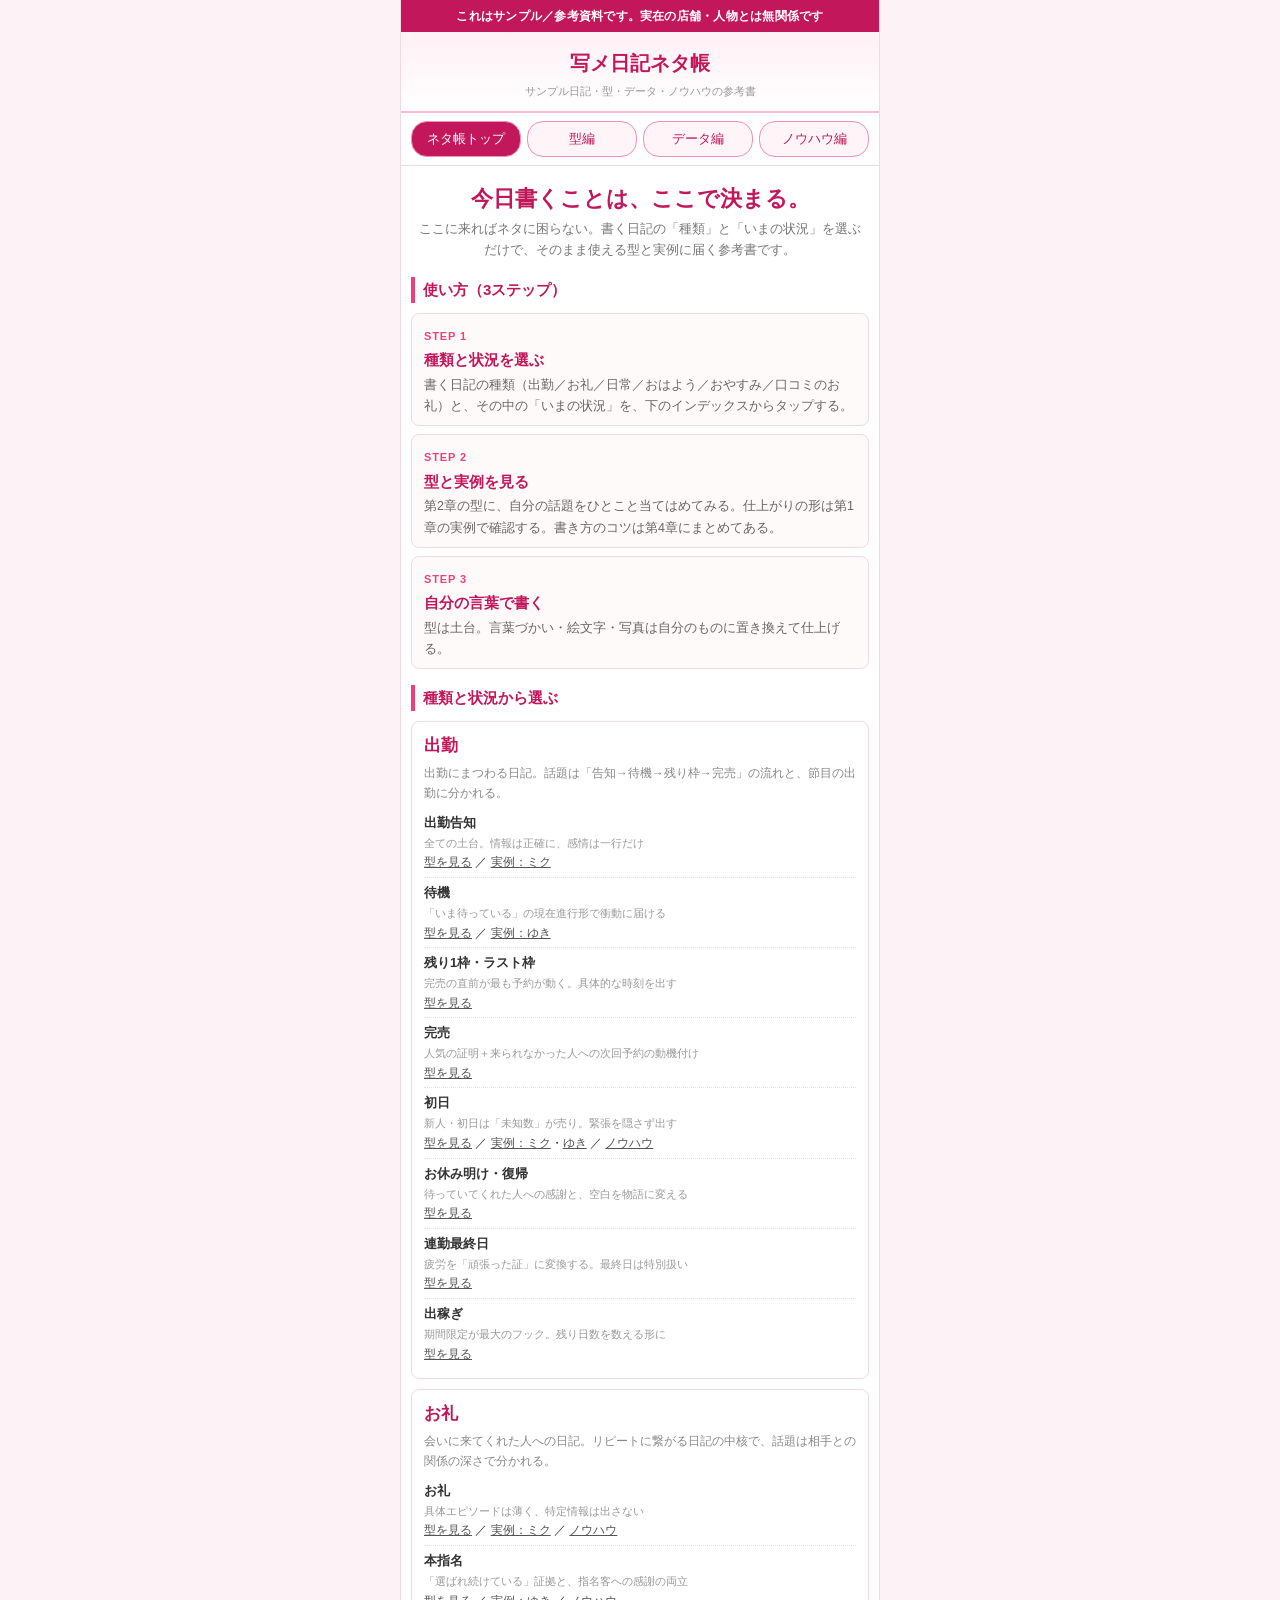
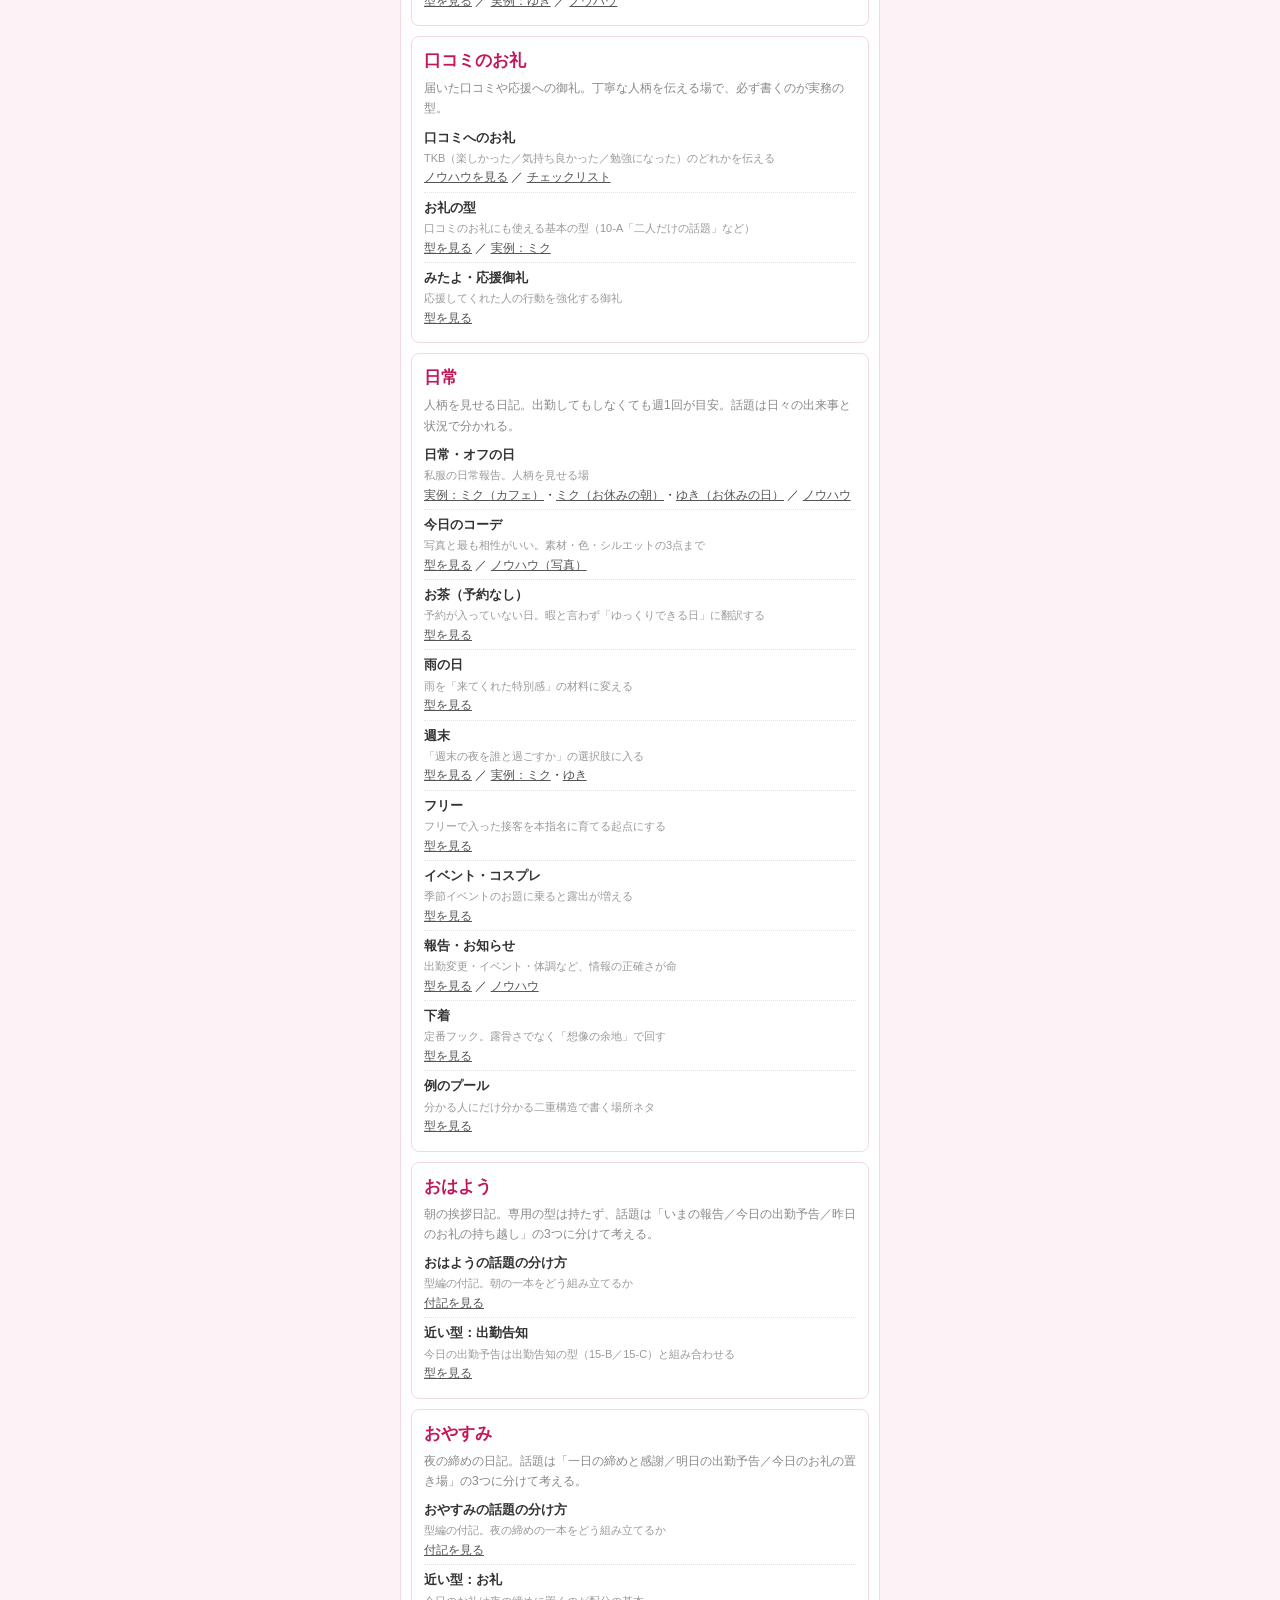
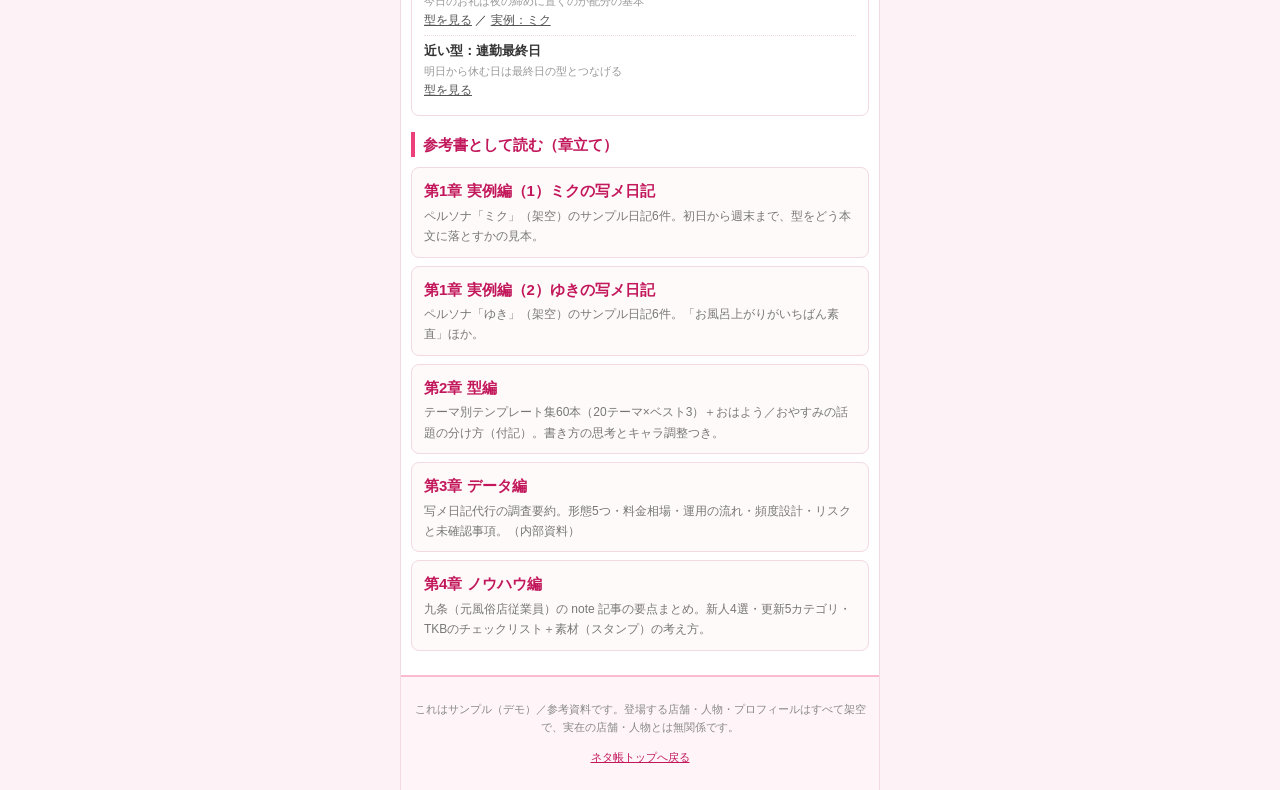
==== index.html @ 1501073e "写メ日記ネタ帳サンプルサイト初回公開" ====
<!DOCTYPE html>
<html lang="ja">
<head>
<meta charset="utf-8">
<meta name="viewport" content="width=device-width, initial-scale=1">
<title>写メ日記ネタ帳｜サンプル／参考資料</title>
<link rel="stylesheet" href="style.css">
</head>
<body>
<div class="wrap">
  <div class="sample-banner">これはサンプル／参考資料です。実在の店舗・人物とは無関係です</div>
  <header class="site-head">
    <p class="site-name">写メ日記ネタ帳</p>
    <p class="site-sub">サンプル日記・型・データ・ノウハウの参考書</p>
  </header>
  <nav class="top-nav">
    <a href="index.html" class="current">ネタ帳トップ</a>
    <a href="templates.html">型編</a>
    <a href="data.html">データ編</a>
    <a href="knowhow.html">ノウハウ編</a>
  </nav>

  <p class="catch">今日書くことは、ここで決まる。</p>
  <p class="catch-sub">ここに来ればネタに困らない。書く日記の「種類」と「いまの状況」を選ぶだけで、そのまま使える型と実例に届く参考書です。</p>

  <h2 class="section-title">使い方（3ステップ）</h2>
  <div class="steps">
    <div class="step">
      <span class="step-no">STEP 1</span>
      <p class="step-title">種類と状況を選ぶ</p>
      <p>書く日記の種類（出勤／お礼／日常／おはよう／おやすみ／口コミのお礼）と、その中の「いまの状況」を、下のインデックスからタップする。</p>
    </div>
    <div class="step">
      <span class="step-no">STEP 2</span>
      <p class="step-title">型と実例を見る</p>
      <p>第2章の型に、自分の話題をひとこと当てはめてみる。仕上がりの形は第1章の実例で確認する。書き方のコツは第4章にまとめてある。</p>
    </div>
    <div class="step">
      <span class="step-no">STEP 3</span>
      <p class="step-title">自分の言葉で書く</p>
      <p>型は土台。言葉づかい・絵文字・写真は自分のものに置き換えて仕上げる。</p>
    </div>
  </div>

  <h2 class="section-title">種類と状況から選ぶ</h2>
  <div class="kind-grid">

    <div class="kind">
      <p class="kind-name">出勤</p>
      <p class="kind-desc">出勤にまつわる日記。話題は「告知→待機→残り枠→完売」の流れと、節目の出勤に分かれる。</p>
      <ul class="topics">
        <li>
          <a class="t-name" href="templates.html#theme-notice">出勤告知</a>
          <span class="t-note">全ての土台。情報は正確に、感情は一行だけ</span>
          <span class="t-links"><a href="templates.html#theme-notice">型を見る</a> ／ <a href="diary-sister.html#entry-notice">実例：ミク</a></span>
        </li>
        <li>
          <a class="t-name" href="templates.html#theme-waiting">待機</a>
          <span class="t-note">「いま待っている」の現在進行形で衝動に届ける</span>
          <span class="t-links"><a href="templates.html#theme-waiting">型を見る</a> ／ <a href="diary-modelb.html#entry-waiting">実例：ゆき</a></span>
        </li>
        <li>
          <a class="t-name" href="templates.html#theme-lastslot">残り1枠・ラスト枠</a>
          <span class="t-note">完売の直前が最も予約が動く。具体的な時刻を出す</span>
          <span class="t-links"><a href="templates.html#theme-lastslot">型を見る</a></span>
        </li>
        <li>
          <a class="t-name" href="templates.html#theme-soldout">完売</a>
          <span class="t-note">人気の証明＋来られなかった人への次回予約の動機付け</span>
          <span class="t-links"><a href="templates.html#theme-soldout">型を見る</a></span>
        </li>
        <li>
          <a class="t-name" href="templates.html#theme-firstday">初日</a>
          <span class="t-note">新人・初日は「未知数」が売り。緊張を隠さず出す</span>
          <span class="t-links"><a href="templates.html#theme-firstday">型を見る</a> ／ <a href="diary-sister.html#entry-firstday">実例：ミク</a>・<a href="diary-modelb.html#entry-firstday">ゆき</a> ／ <a href="knowhow.html#newbie">ノウハウ</a></span>
        </li>
        <li>
          <a class="t-name" href="templates.html#theme-return">お休み明け・復帰</a>
          <span class="t-note">待っていてくれた人への感謝と、空白を物語に変える</span>
          <span class="t-links"><a href="templates.html#theme-return">型を見る</a></span>
        </li>
        <li>
          <a class="t-name" href="templates.html#theme-lastday">連勤最終日</a>
          <span class="t-note">疲労を「頑張った証」に変換する。最終日は特別扱い</span>
          <span class="t-links"><a href="templates.html#theme-lastday">型を見る</a></span>
        </li>
        <li>
          <a class="t-name" href="templates.html#theme-dekasegi">出稼ぎ</a>
          <span class="t-note">期間限定が最大のフック。残り日数を数える形に</span>
          <span class="t-links"><a href="templates.html#theme-dekasegi">型を見る</a></span>
        </li>
      </ul>
    </div>

    <div class="kind">
      <p class="kind-name">お礼</p>
      <p class="kind-desc">会いに来てくれた人への日記。リピートに繋がる日記の中核で、話題は相手との関係の深さで分かれる。</p>
      <ul class="topics">
        <li>
          <a class="t-name" href="templates.html#theme-thanks">お礼</a>
          <span class="t-note">具体エピソードは薄く、特定情報は出さない</span>
          <span class="t-links"><a href="templates.html#theme-thanks">型を見る</a> ／ <a href="diary-sister.html#entry-thanks">実例：ミク</a> ／ <a href="knowhow.html#categories">ノウハウ</a></span>
        </li>
        <li>
          <a class="t-name" href="templates.html#theme-honshimei">本指名</a>
          <span class="t-note">「選ばれ続けている」証拠と、指名客への感謝の両立</span>
          <span class="t-links"><a href="templates.html#theme-honshimei">型を見る</a> ／ <a href="diary-modelb.html#entry-honshimei">実例：ゆき</a> ／ <a href="knowhow.html#categories">ノウハウ</a></span>
        </li>
      </ul>
    </div>

    <div class="kind">
      <p class="kind-name">口コミのお礼</p>
      <p class="kind-desc">届いた口コミや応援への御礼。丁寧な人柄を伝える場で、必ず書くのが実務の型。</p>
      <ul class="topics">
        <li>
          <a class="t-name" href="knowhow.html#categories">口コミへのお礼</a>
          <span class="t-note">TKB（楽しかった／気持ち良かった／勉強になった）のどれかを伝える</span>
          <span class="t-links"><a href="knowhow.html#categories">ノウハウを見る</a> ／ <a href="knowhow.html#checklist">チェックリスト</a></span>
        </li>
        <li>
          <a class="t-name" href="templates.html#theme-thanks">お礼の型</a>
          <span class="t-note">口コミのお礼にも使える基本の型（10-A「二人だけの話題」など）</span>
          <span class="t-links"><a href="templates.html#theme-thanks">型を見る</a> ／ <a href="diary-sister.html#entry-thanks">実例：ミク</a></span>
        </li>
        <li>
          <a class="t-name" href="templates.html#theme-mitayo">みたよ・応援御礼</a>
          <span class="t-note">応援してくれた人の行動を強化する御礼</span>
          <span class="t-links"><a href="templates.html#theme-mitayo">型を見る</a></span>
        </li>
      </ul>
    </div>

    <div class="kind">
      <p class="kind-name">日常</p>
      <p class="kind-desc">人柄を見せる日記。出勤してもしなくても週1回が目安。話題は日々の出来事と状況で分かれる。</p>
      <ul class="topics">
        <li>
          <a class="t-name" href="diary-sister.html#entry-cafe">日常・オフの日</a>
          <span class="t-note">私服の日常報告。人柄を見せる場</span>
          <span class="t-links"><a href="diary-sister.html#entry-cafe">実例：ミク（カフェ）</a>・<a href="diary-sister.html#entry-daily">ミク（お休みの朝）</a>・<a href="diary-modelb.html#entry-daily">ゆき（お休みの日）</a> ／ <a href="knowhow.html#categories">ノウハウ</a></span>
        </li>
        <li>
          <a class="t-name" href="templates.html#theme-coordinate">今日のコーデ</a>
          <span class="t-note">写真と最も相性がいい。素材・色・シルエットの3点まで</span>
          <span class="t-links"><a href="templates.html#theme-coordinate">型を見る</a> ／ <a href="knowhow.html#newbie">ノウハウ（写真）</a></span>
        </li>
        <li>
          <a class="t-name" href="templates.html#theme-tea">お茶（予約なし）</a>
          <span class="t-note">予約が入っていない日。暇と言わず「ゆっくりできる日」に翻訳する</span>
          <span class="t-links"><a href="templates.html#theme-tea">型を見る</a></span>
        </li>
        <li>
          <a class="t-name" href="templates.html#theme-rain">雨の日</a>
          <span class="t-note">雨を「来てくれた特別感」の材料に変える</span>
          <span class="t-links"><a href="templates.html#theme-rain">型を見る</a></span>
        </li>
        <li>
          <a class="t-name" href="templates.html#theme-weekend">週末</a>
          <span class="t-note">「週末の夜を誰と過ごすか」の選択肢に入る</span>
          <span class="t-links"><a href="templates.html#theme-weekend">型を見る</a> ／ <a href="diary-sister.html#entry-weekend">実例：ミク</a>・<a href="diary-modelb.html#entry-weekend">ゆき</a></span>
        </li>
        <li>
          <a class="t-name" href="templates.html#theme-free">フリー</a>
          <span class="t-note">フリーで入った接客を本指名に育てる起点にする</span>
          <span class="t-links"><a href="templates.html#theme-free">型を見る</a></span>
        </li>
        <li>
          <a class="t-name" href="templates.html#theme-event">イベント・コスプレ</a>
          <span class="t-note">季節イベントのお題に乗ると露出が増える</span>
          <span class="t-links"><a href="templates.html#theme-event">型を見る</a></span>
        </li>
        <li>
          <a class="t-name" href="templates.html#theme-report">報告・お知らせ</a>
          <span class="t-note">出勤変更・イベント・体調など、情報の正確さが命</span>
          <span class="t-links"><a href="templates.html#theme-report">型を見る</a> ／ <a href="knowhow.html#categories">ノウハウ</a></span>
        </li>
        <li>
          <a class="t-name" href="templates.html#theme-lingerie">下着</a>
          <span class="t-note">定番フック。露骨さでなく「想像の余地」で回す</span>
          <span class="t-links"><a href="templates.html#theme-lingerie">型を見る</a></span>
        </li>
        <li>
          <a class="t-name" href="templates.html#theme-pool">例のプール</a>
          <span class="t-note">分かる人にだけ分かる二重構造で書く場所ネタ</span>
          <span class="t-links"><a href="templates.html#theme-pool">型を見る</a></span>
        </li>
      </ul>
    </div>

    <div class="kind">
      <p class="kind-name">おはよう</p>
      <p class="kind-desc">朝の挨拶日記。専用の型は持たず、話題は「いまの報告／今日の出勤予告／昨日のお礼の持ち越し」の3つに分けて考える。</p>
      <ul class="topics">
        <li>
          <a class="t-name" href="templates.html#kind-morning">おはようの話題の分け方</a>
          <span class="t-note">型編の付記。朝の一本をどう組み立てるか</span>
          <span class="t-links"><a href="templates.html#kind-morning">付記を見る</a></span>
        </li>
        <li>
          <a class="t-name" href="templates.html#theme-notice">近い型：出勤告知</a>
          <span class="t-note">今日の出勤予告は出勤告知の型（15-B／15-C）と組み合わせる</span>
          <span class="t-links"><a href="templates.html#theme-notice">型を見る</a></span>
        </li>
      </ul>
    </div>

    <div class="kind">
      <p class="kind-name">おやすみ</p>
      <p class="kind-desc">夜の締めの日記。話題は「一日の締めと感謝／明日の出勤予告／今日のお礼の置き場」の3つに分けて考える。</p>
      <ul class="topics">
        <li>
          <a class="t-name" href="templates.html#kind-night">おやすみの話題の分け方</a>
          <span class="t-note">型編の付記。夜の締めの一本をどう組み立てるか</span>
          <span class="t-links"><a href="templates.html#kind-night">付記を見る</a></span>
        </li>
        <li>
          <a class="t-name" href="templates.html#theme-thanks">近い型：お礼</a>
          <span class="t-note">今日のお礼は夜の締めに置くのが配分の基本</span>
          <span class="t-links"><a href="templates.html#theme-thanks">型を見る</a> ／ <a href="diary-sister.html#entry-thanks">実例：ミク</a></span>
        </li>
        <li>
          <a class="t-name" href="templates.html#theme-lastday">近い型：連勤最終日</a>
          <span class="t-note">明日から休む日は最終日の型とつなげる</span>
          <span class="t-links"><a href="templates.html#theme-lastday">型を見る</a></span>
        </li>
      </ul>
    </div>

  </div>

  <h2 class="section-title">参考書として読む（章立て）</h2>
  <ul class="chapter-list">
    <li><a href="diary-sister.html">
      <span class="ch-title">第1章 実例編（1）ミクの写メ日記</span>
      <span class="ch-desc">ペルソナ「ミク」（架空）のサンプル日記6件。初日から週末まで、型をどう本文に落とすかの見本。</span>
    </a></li>
    <li><a href="diary-modelb.html">
      <span class="ch-title">第1章 実例編（2）ゆきの写メ日記</span>
      <span class="ch-desc">ペルソナ「ゆき」（架空）のサンプル日記6件。「お風呂上がりがいちばん素直」ほか。</span>
    </a></li>
    <li><a href="templates.html">
      <span class="ch-title">第2章 型編</span>
      <span class="ch-desc">テーマ別テンプレート集60本（20テーマ×ベスト3）＋おはよう／おやすみの話題の分け方（付記）。書き方の思考とキャラ調整つき。</span>
    </a></li>
    <li><a href="data.html">
      <span class="ch-title">第3章 データ編</span>
      <span class="ch-desc">写メ日記代行の調査要約。形態5つ・料金相場・運用の流れ・頻度設計・リスクと未確認事項。（内部資料）</span>
    </a></li>
    <li><a href="knowhow.html">
      <span class="ch-title">第4章 ノウハウ編</span>
      <span class="ch-desc">九条（元風俗店従業員）の note 記事の要点まとめ。新人4選・更新5カテゴリ・TKBのチェックリスト＋素材（スタンプ）の考え方。</span>
    </a></li>
  </ul>

  <footer class="site-foot">
    <p>これはサンプル（デモ）／参考資料です。登場する店舗・人物・プロフィールはすべて架空で、実在の店舗・人物とは無関係です。</p>
    <p><a href="index.html">ネタ帳トップへ戻る</a></p>
  </footer>
</div>
</body>
</html>
---- style.css ----
/* サンプル写メ日記サイト 共通スタイル */
* { box-sizing: border-box; }
html { -webkit-text-size-adjust: 100%; }
body {
  margin: 0;
  background: #fdf3f6;
  color: #333;
  font-family: "Hiragino Kaku Gothic ProN", "Hiragino Sans", "Yu Gothic", Meiryo, sans-serif;
  font-size: 15px;
  line-height: 1.7;
}
.wrap {
  max-width: 480px;
  margin: 0 auto;
  background: #fff;
  min-height: 100vh;
  border-left: 1px solid #f3d9e2;
  border-right: 1px solid #f3d9e2;
}

/* サンプル明示バナー */
.sample-banner {
  background: #c2185b;
  color: #fff;
  text-align: center;
  font-size: 12px;
  font-weight: bold;
  padding: 6px 8px;
  letter-spacing: 0.02em;
}

header.site-head {
  background: linear-gradient(180deg, #fff0f5, #ffffff);
  border-bottom: 2px solid #f8bbd0;
  padding: 14px 12px 10px;
  text-align: center;
}
header.site-head .site-name {
  font-size: 20px;
  font-weight: bold;
  color: #c2185b;
  margin: 0;
}
header.site-head .site-sub {
  font-size: 11px;
  color: #999;
  margin: 2px 0 0;
}

nav.top-nav {
  display: flex;
  gap: 6px;
  padding: 8px 10px;
  background: #fff;
  border-bottom: 1px solid #f3d9e2;
}
nav.top-nav a {
  flex: 1;
  text-align: center;
  font-size: 13px;
  padding: 6px 0;
  border: 1px solid #f48fb1;
  border-radius: 16px;
  color: #c2185b;
  text-decoration: none;
  background: #fff5f8;
}
nav.top-nav a.current {
  background: #c2185b;
  color: #fff;
}

/* ペルソナカード（一覧トップ） */
.persona-card {
  margin: 12px 10px;
  border: 1px solid #f3d9e2;
  border-radius: 8px;
  overflow: hidden;
  background: #fff;
}
.persona-card a { color: inherit; text-decoration: none; display: block; }
.persona-card img {
  width: 100%;
  display: block;
  aspect-ratio: 4 / 3;
  object-fit: cover;
  object-position: center 25%;
}
.persona-card .card-body { padding: 10px 12px 12px; }
.persona-card .card-name { font-size: 18px; font-weight: bold; margin: 0 0 2px; }
.persona-card .card-name .age { font-size: 13px; color: #888; font-weight: normal; }
.persona-card .card-catch { margin: 0 0 6px; color: #555; font-size: 14px; }
.persona-card .card-tags { margin: 0; font-size: 11px; color: #c2185b; }
.persona-card .card-link {
  display: block;
  margin-top: 8px;
  text-align: center;
  background: #f8bbd0;
  color: #880e4f;
  border-radius: 16px;
  padding: 6px 0;
  font-size: 13px;
  font-weight: bold;
}

/* プロフィール欄 */
.profile {
  margin: 12px 10px;
  border: 1px solid #f3d9e2;
  border-radius: 8px;
  overflow: hidden;
}
.profile img {
  width: 100%;
  display: block;
  aspect-ratio: 4 / 3;
  object-fit: cover;
  object-position: center 25%;
}
.profile .prof-body { padding: 10px 12px 12px; }
.profile .prof-name { font-size: 19px; font-weight: bold; margin: 0 0 4px; }
.profile table {
  width: 100%;
  border-collapse: collapse;
  font-size: 13px;
  margin: 6px 0;
}
.profile table th {
  text-align: left;
  color: #c2185b;
  font-weight: normal;
  width: 34%;
  padding: 3px 4px;
  border-bottom: 1px dotted #f3d9e2;
  vertical-align: top;
}
.profile table td {
  padding: 3px 4px;
  border-bottom: 1px dotted #f3d9e2;
}
.profile .prof-note { font-size: 11px; color: #999; margin: 4px 0 0; }

/* 日記エントリー */
.entry {
  margin: 14px 10px;
  border-top: 3px solid #f8bbd0;
  padding-top: 8px;
}
.entry .entry-date {
  font-size: 12px;
  color: #fff;
  background: #ec407a;
  display: inline-block;
  padding: 1px 10px;
  border-radius: 10px;
  margin-bottom: 4px;
}
.entry h2 {
  font-size: 17px;
  margin: 4px 0 6px;
  color: #333;
  border-bottom: 1px solid #f3d9e2;
  padding-bottom: 4px;
}
.entry .entry-body { white-space: normal; }
.entry .entry-body p { margin: 0 0 10px; }
.entry img.diary-photo {
  width: 100%;
  display: block;
  border-radius: 6px;
  margin: 4px 0 10px;
}
.entry .photo-caption { font-size: 11px; color: #999; margin: -6px 0 10px; }

.section-title {
  margin: 16px 10px 0;
  font-size: 15px;
  color: #c2185b;
  border-left: 4px solid #ec407a;
  padding-left: 8px;
}

footer.site-foot {
  margin-top: 24px;
  border-top: 2px solid #f8bbd0;
  padding: 12px;
  font-size: 11px;
  color: #888;
  text-align: center;
  background: #fff5f8;
}
footer.site-foot a { color: #c2185b; }

/* 玄関：状況別インデックス */
.lead {
  margin: 12px 10px 0;
  font-size: 14px;
  color: #555;
}
.situation-grid {
  display: grid;
  grid-template-columns: 1fr 1fr;
  gap: 8px;
  margin: 10px;
}
.situation {
  border: 1px solid #f3d9e2;
  border-radius: 8px;
  padding: 8px 10px;
  background: #fffafa;
}
.situation .sit-name {
  display: block;
  font-weight: bold;
  font-size: 15px;
  color: #c2185b;
  text-decoration: none;
  margin-bottom: 2px;
}
.situation .sit-desc { display: block; font-size: 11px; color: #888; margin-bottom: 4px; }
.situation .sit-links { display: block; font-size: 12px; }
.situation .sit-links a { color: #555; }

/* 目次（章立て） */
.chapter-list { margin: 10px; padding: 0; list-style: none; }
.chapter-list li {
  border: 1px solid #f3d9e2;
  border-radius: 8px;
  margin-bottom: 8px;
  background: #fffafa;
}
.chapter-list a {
  display: block;
  padding: 10px 12px;
  color: inherit;
  text-decoration: none;
}
.chapter-list .ch-title { font-weight: bold; color: #c2185b; font-size: 15px; }
.chapter-list .ch-desc { display: block; font-size: 12px; color: #777; margin-top: 2px; }

/* 章ページ共通 */
.chapter-body { padding: 4px 12px 8px; font-size: 14px; }
.chapter-body h2 {
  font-size: 16px;
  color: #c2185b;
  border-left: 4px solid #ec407a;
  padding-left: 8px;
  margin: 20px 0 8px;
}
.chapter-body h3 { font-size: 14px; margin: 14px 0 4px; color: #333; }
.chapter-body p { margin: 0 0 10px; }
.chapter-body ul, .chapter-body ol { margin: 0 0 10px; padding-left: 20px; }
.chapter-body li { margin-bottom: 3px; }
.chapter-body table {
  width: 100%;
  border-collapse: collapse;
  font-size: 12.5px;
  margin: 6px 0 14px;
}
.chapter-body table th, .chapter-body table td {
  border: 1px solid #f3d9e2;
  padding: 5px 6px;
  text-align: left;
  vertical-align: top;
}
.chapter-body table th { background: #fff0f5; color: #880e4f; font-weight: bold; }
.note-box {
  background: #fff5f8;
  border: 1px solid #f8bbd0;
  border-radius: 6px;
  padding: 8px 10px;
  font-size: 12.5px;
  margin: 10px 0;
}
.checklist { list-style: none; padding-left: 2px; }
.checklist li { padding-left: 20px; position: relative; margin-bottom: 5px; }
.checklist li::before {
  content: "□";
  position: absolute;
  left: 0;
  color: #c2185b;
}

/* 型編のテンプレ */
.theme-block {
  margin: 14px 10px;
  border: 1px solid #f3d9e2;
  border-radius: 8px;
  padding: 10px 12px;
  background: #fff;
}
.theme-block h2 {
  font-size: 16px;
  color: #c2185b;
  margin: 0 0 4px;
}
.theme-block .theme-idea { font-size: 12.5px; color: #666; margin: 0 0 10px; }
.tpl {
  border-top: 1px dotted #f3d9e2;
  padding: 8px 0 4px;
}
.tpl .tpl-name { font-size: 12px; color: #ec407a; font-weight: bold; }
.tpl .tpl-title { font-weight: bold; margin: 2px 0 4px; }
.tpl .tpl-body { font-size: 13.5px; color: #444; margin: 0 0 8px; }
.tpl .tpl-body p { margin: 0 0 6px; }

/* 玄関：キャッチ */
.catch {
  font-size: 22px;
  font-weight: bold;
  color: #c2185b;
  text-align: center;
  margin: 18px 12px 4px;
  line-height: 1.4;
}
.catch-sub {
  text-align: center;
  font-size: 12.5px;
  color: #777;
  margin: 0 12px 6px;
}

/* 玄関：使い方3ステップ */
.steps { margin: 10px; display: grid; gap: 8px; }
.step {
  border: 1px solid #f3d9e2;
  border-radius: 8px;
  padding: 8px 12px;
  background: #fffafa;
}
.step .step-no {
  font-size: 11px;
  font-weight: bold;
  color: #ec407a;
  letter-spacing: 0.08em;
}
.step .step-title {
  font-weight: bold;
  font-size: 15px;
  color: #c2185b;
  margin: 0 0 2px;
}
.step p { margin: 0; font-size: 12.5px; color: #666; }

/* 玄関：種類別インデックス */
.kind-grid { display: grid; gap: 10px; margin: 10px; }
.kind {
  border: 1px solid #f3d9e2;
  border-radius: 8px;
  padding: 10px 12px;
  background: #fff;
}
.kind .kind-name { font-size: 17px; font-weight: bold; color: #c2185b; margin: 0 0 2px; }
.kind .kind-desc { font-size: 12px; color: #888; margin: 0 0 4px; }
.kind ul.topics { list-style: none; margin: 4px 0 0; padding: 0; }
.kind ul.topics li {
  padding: 4px 0;
  border-top: 1px dotted #f3d9e2;
  font-size: 13px;
}
.kind ul.topics li:first-child { border-top: none; }
.kind ul.topics .t-name { font-weight: bold; color: #333; text-decoration: none; }
.kind ul.topics .t-note { display: block; font-size: 11px; color: #999; }
.kind ul.topics .t-links { display: block; font-size: 12px; }
.kind ul.topics .t-links a { color: #555; }
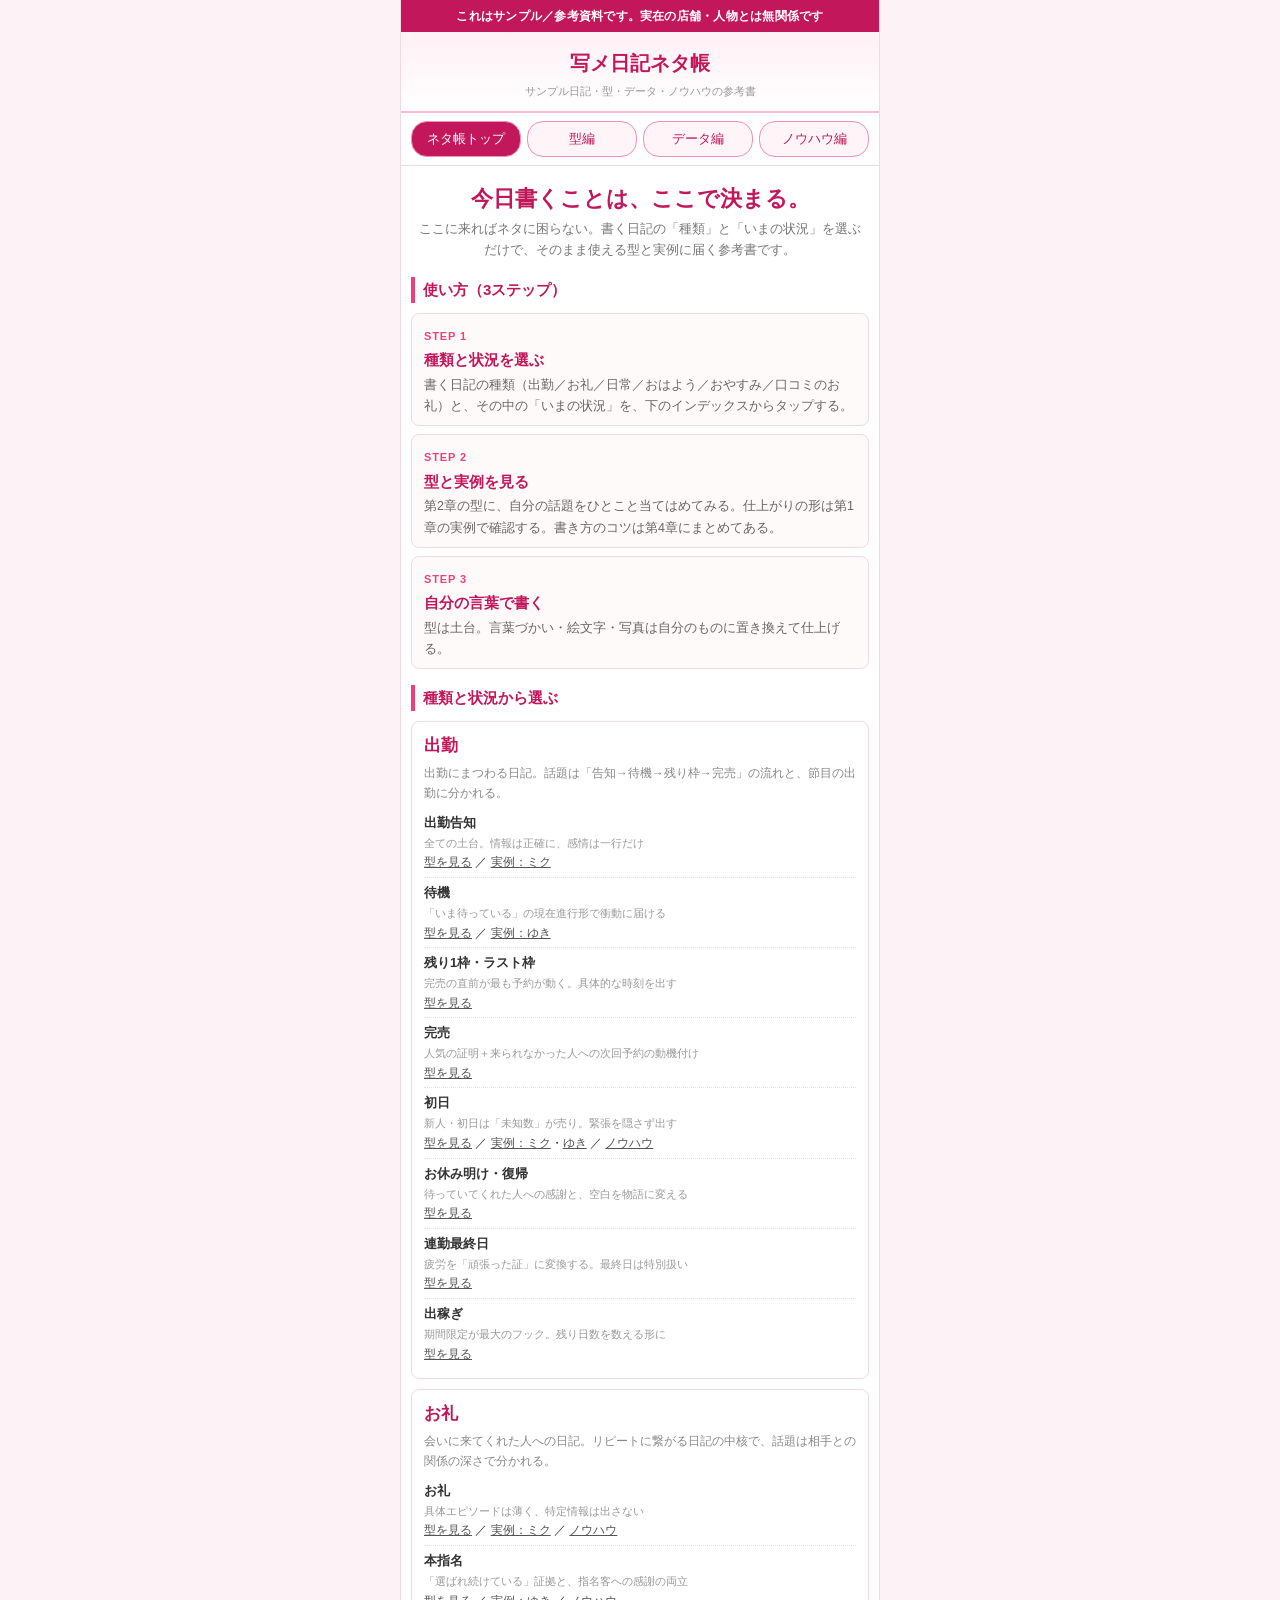
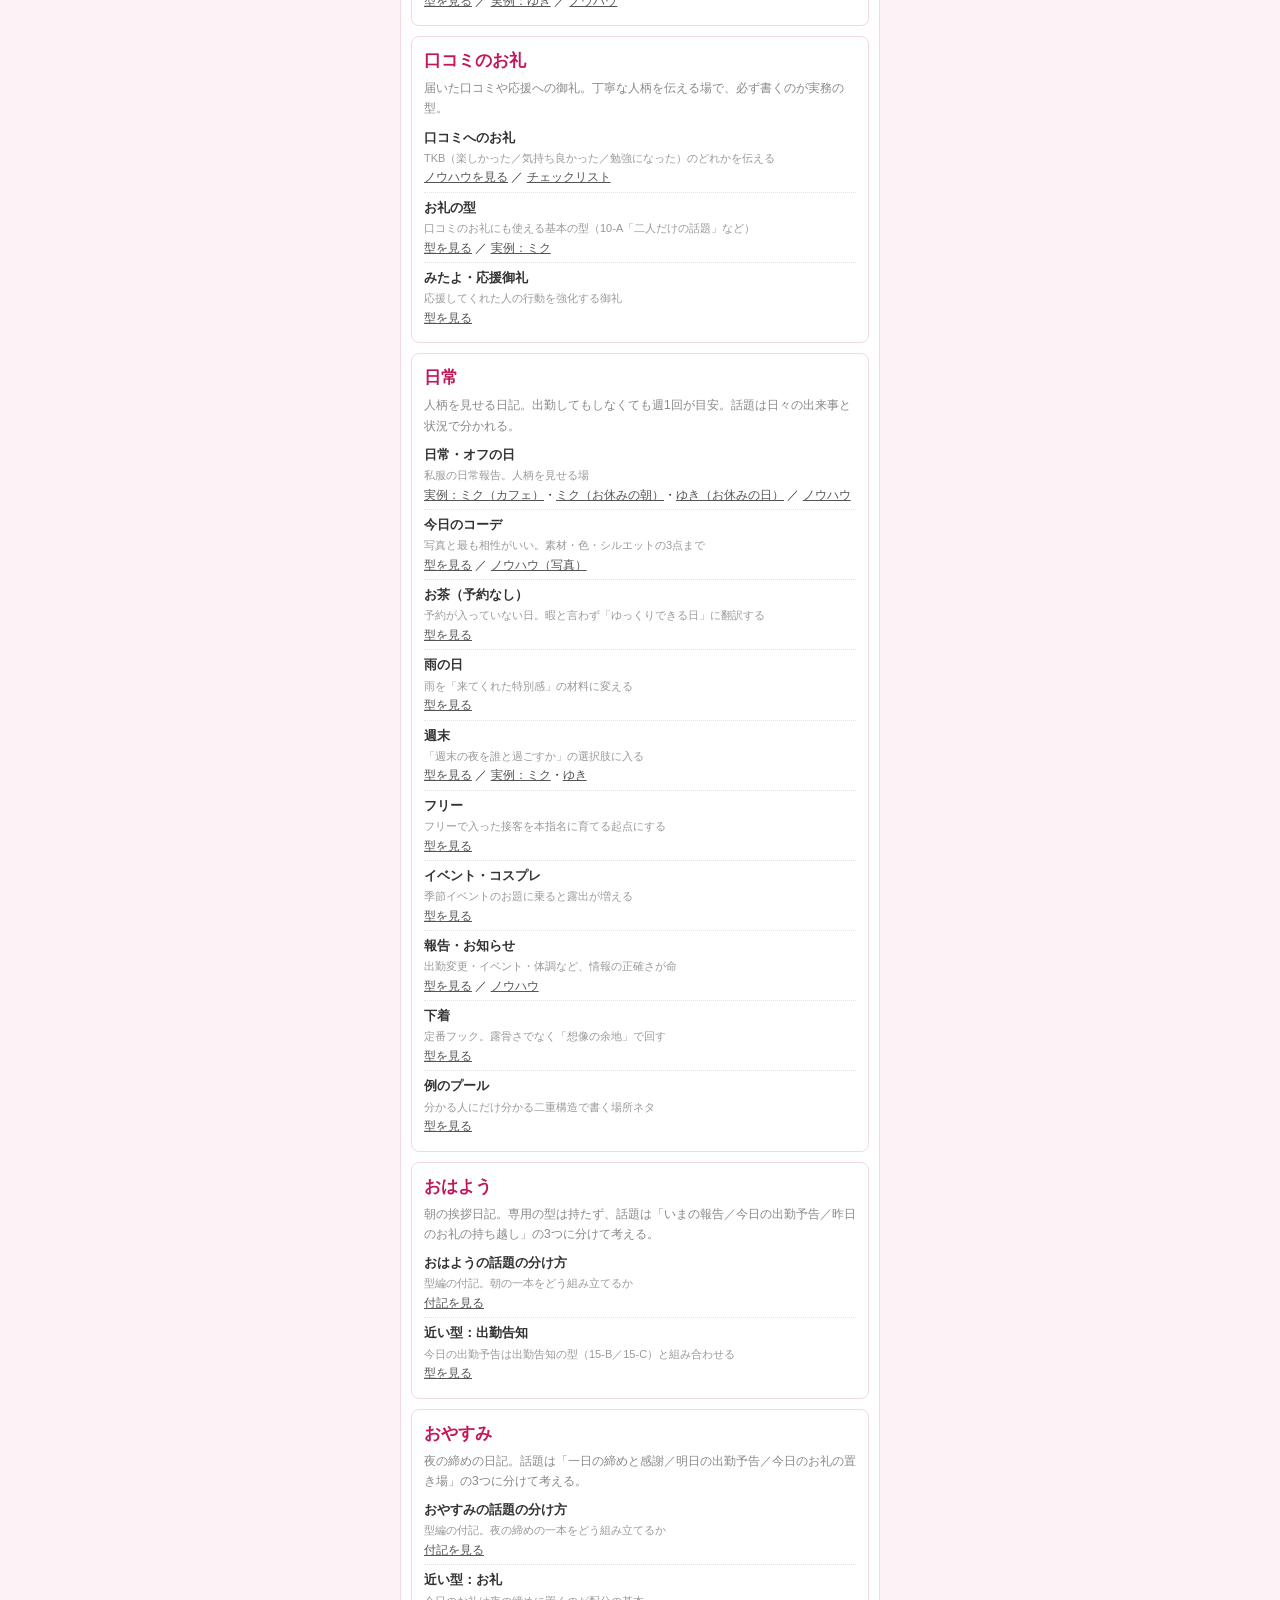
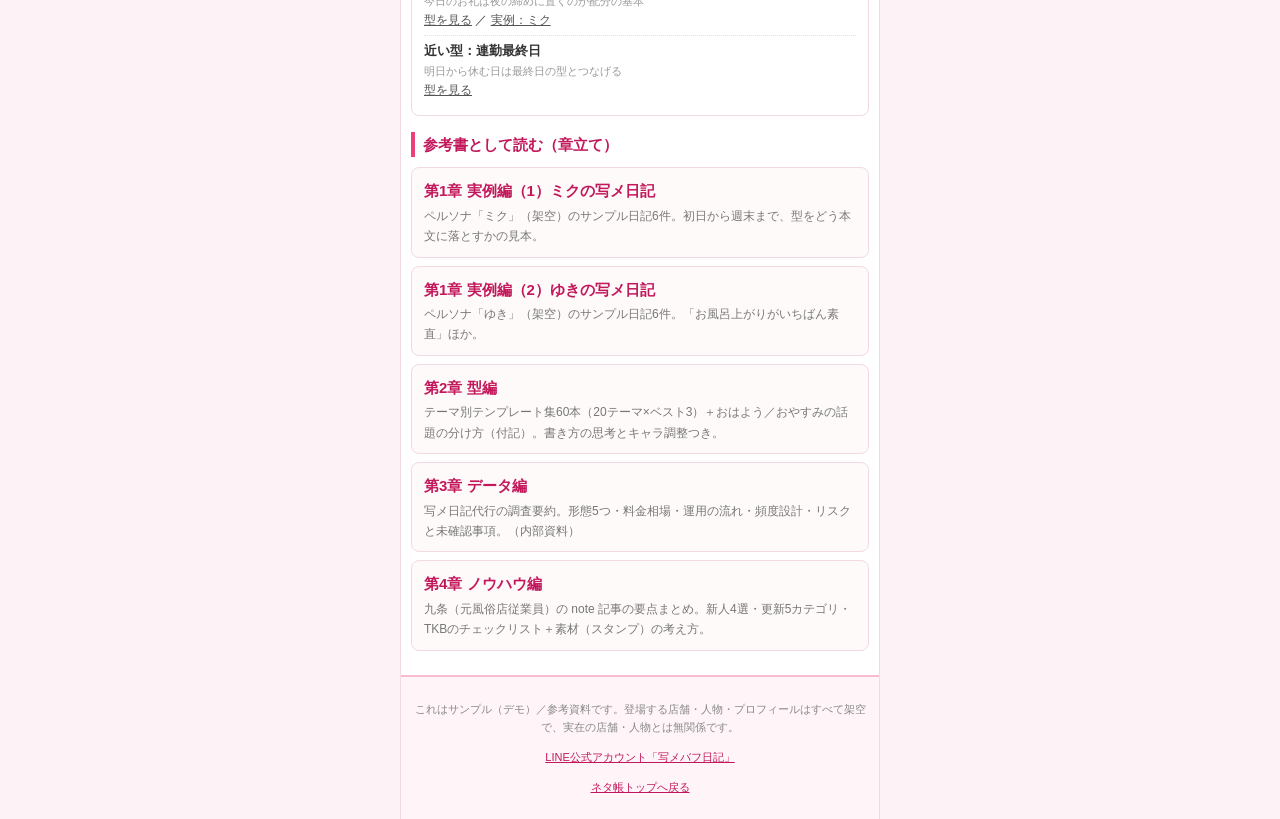
==== commit 0dc34608: "LINE公式アカウント「写メバフ日記」リンクをトップのフッターに設置" ====
--- a/index.html
+++ b/index.html
@@ -255,6 +255,7 @@
 
   <footer class="site-foot">
     <p>これはサンプル（デモ）／参考資料です。登場する店舗・人物・プロフィールはすべて架空で、実在の店舗・人物とは無関係です。</p>
+    <p><a href="https://lin.ee/o7HXR5c">LINE公式アカウント「写メバフ日記」</a></p>
     <p><a href="index.html">ネタ帳トップへ戻る</a></p>
   </footer>
 </div>
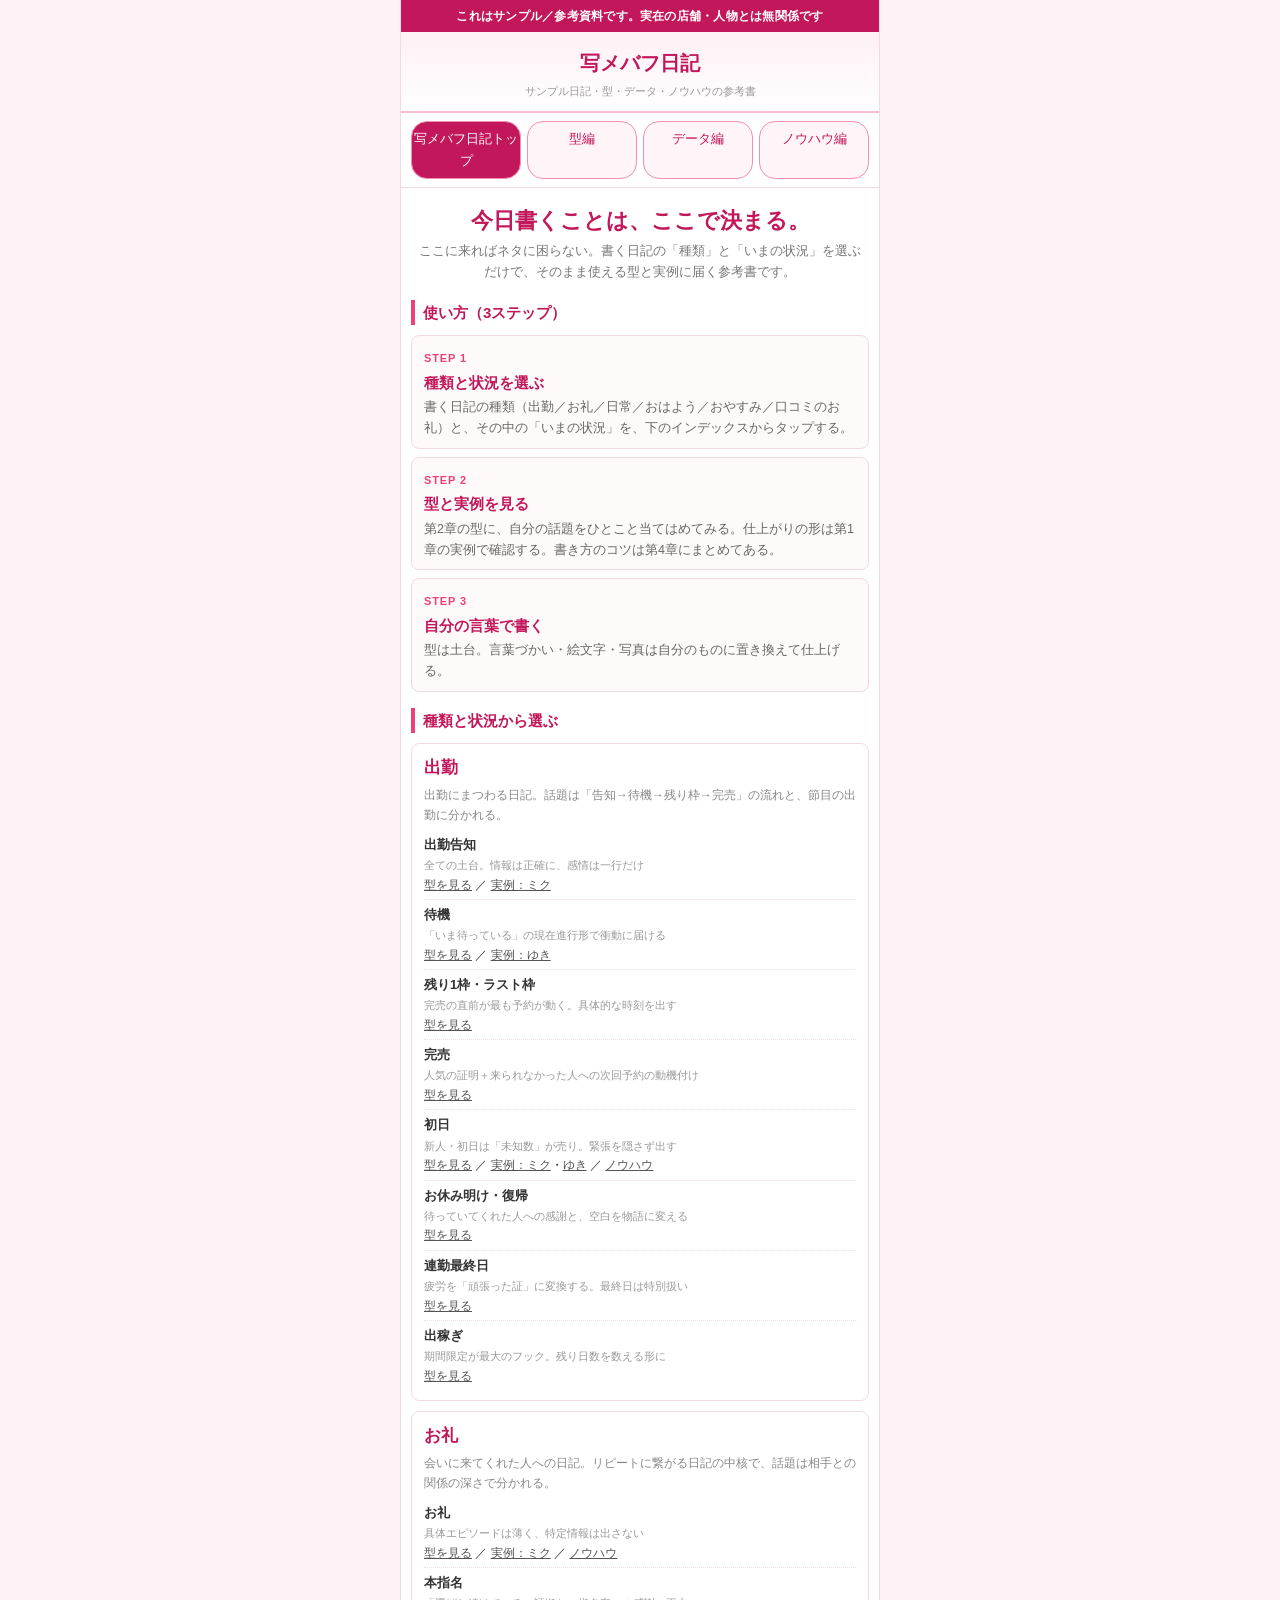
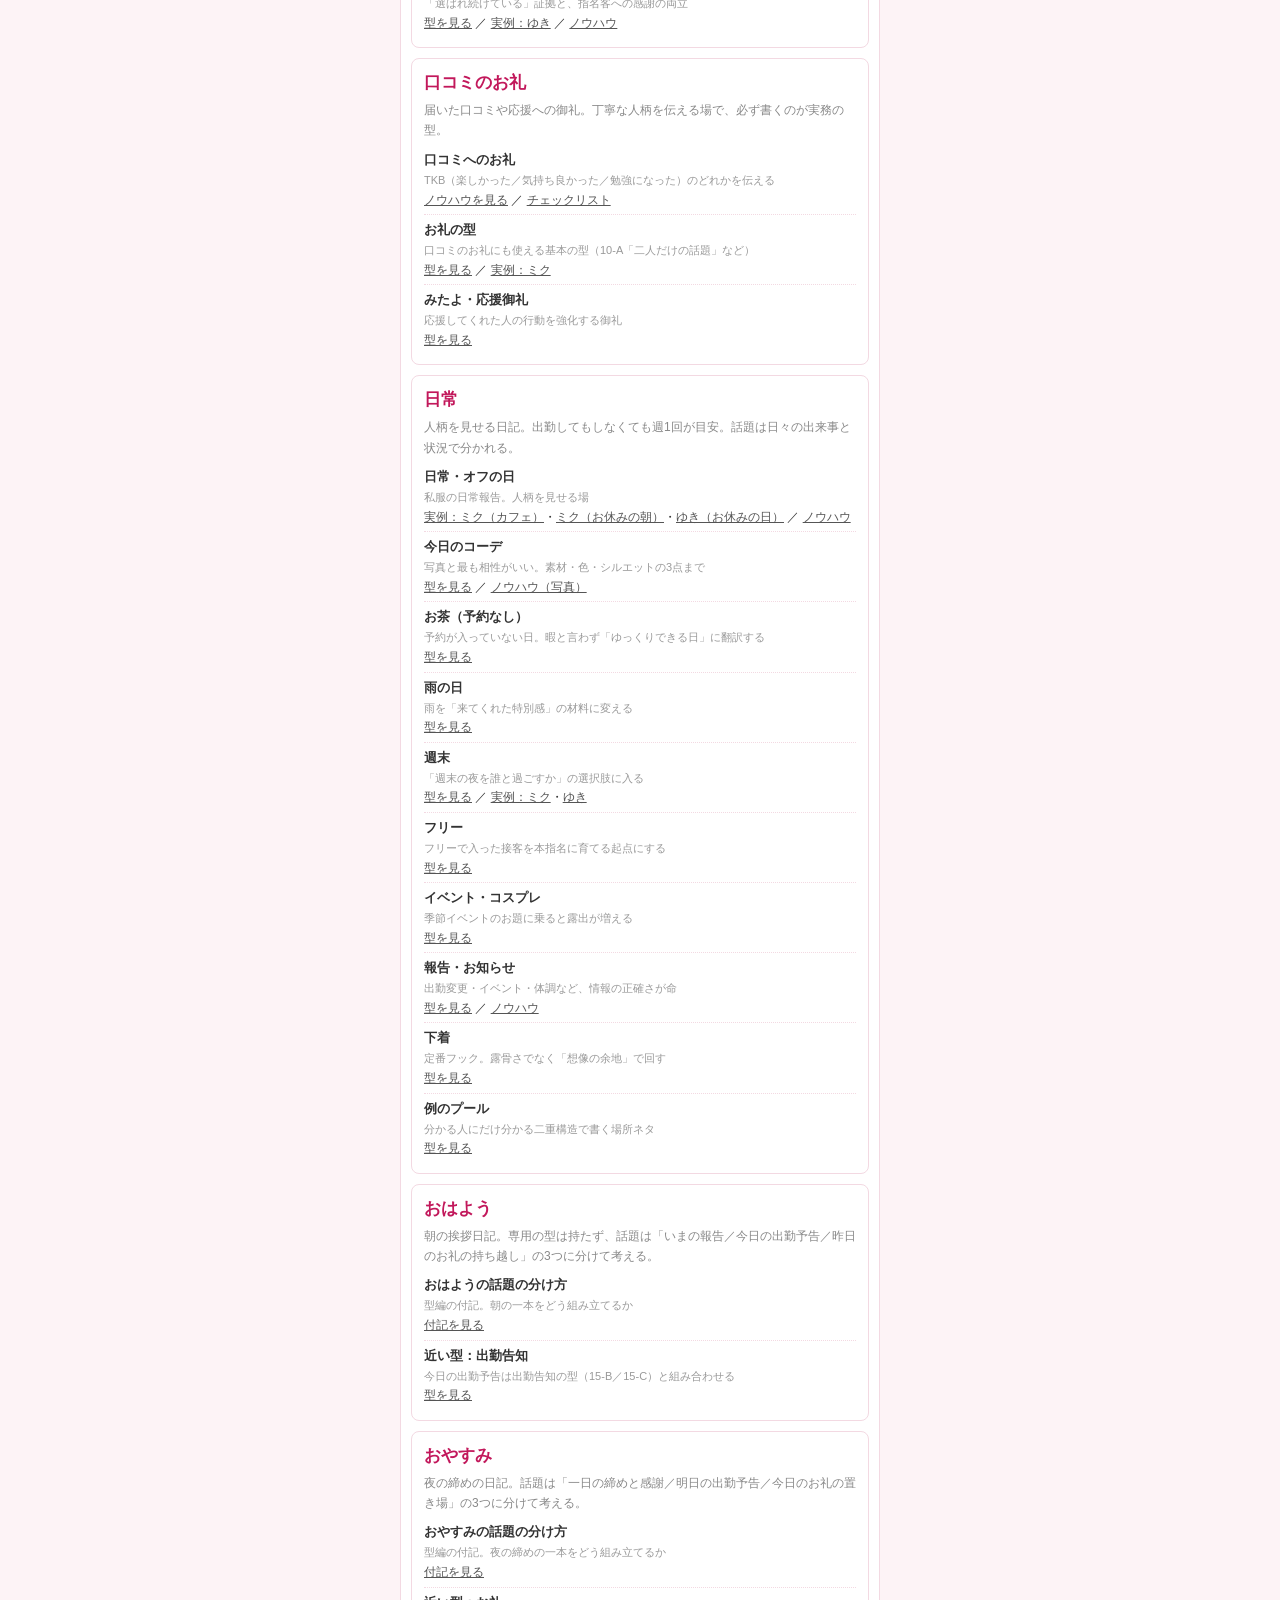
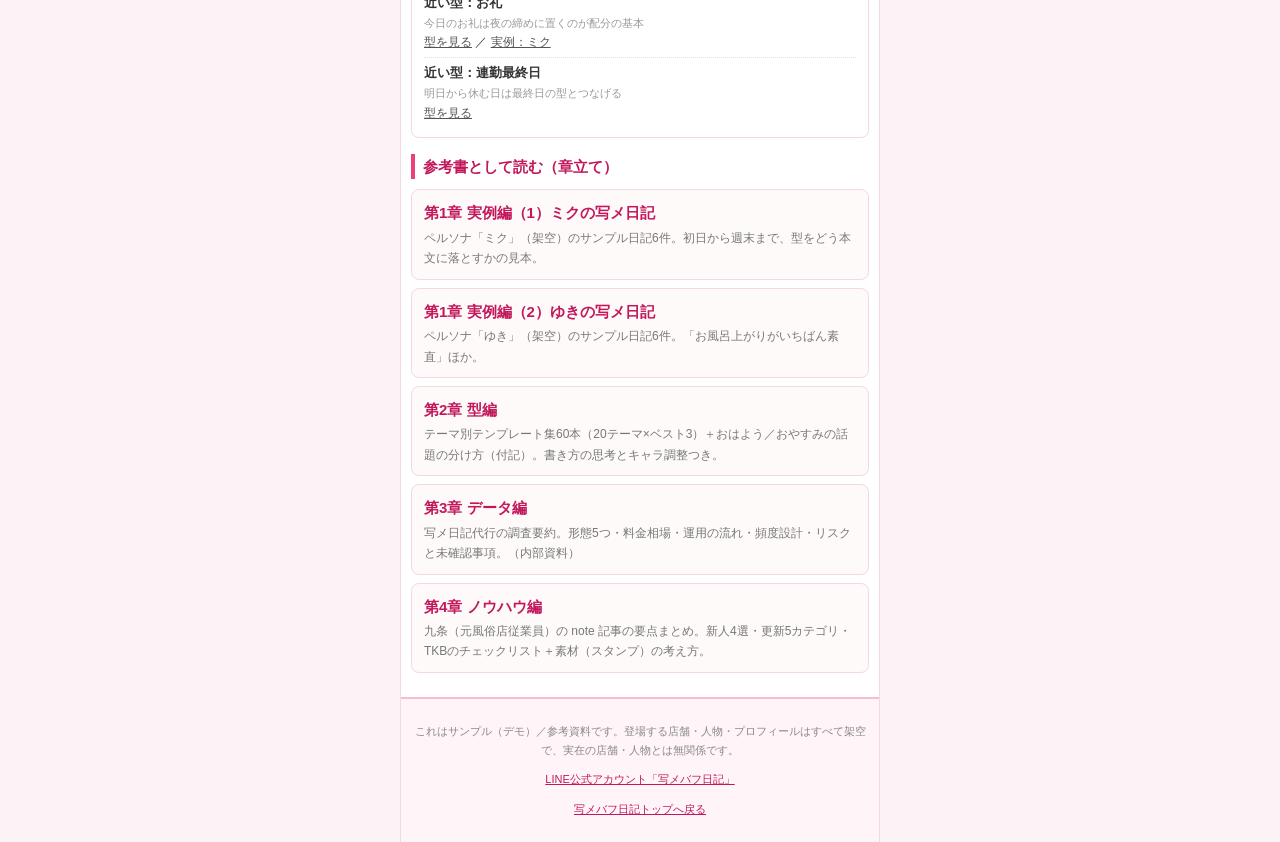
==== commit 50be519e: "サイト名を「写メ日記ネタ帳」から「写メバフ日記」へ改名（表示名のみ）" ====
--- a/index.html
+++ b/index.html
@@ -3,18 +3,18 @@
 <head>
 <meta charset="utf-8">
 <meta name="viewport" content="width=device-width, initial-scale=1">
-<title>写メ日記ネタ帳｜サンプル／参考資料</title>
+<title>写メバフ日記｜サンプル／参考資料</title>
 <link rel="stylesheet" href="style.css">
 </head>
 <body>
 <div class="wrap">
   <div class="sample-banner">これはサンプル／参考資料です。実在の店舗・人物とは無関係です</div>
   <header class="site-head">
-    <p class="site-name">写メ日記ネタ帳</p>
+    <p class="site-name">写メバフ日記</p>
     <p class="site-sub">サンプル日記・型・データ・ノウハウの参考書</p>
   </header>
   <nav class="top-nav">
-    <a href="index.html" class="current">ネタ帳トップ</a>
+    <a href="index.html" class="current">写メバフ日記トップ</a>
     <a href="templates.html">型編</a>
     <a href="data.html">データ編</a>
     <a href="knowhow.html">ノウハウ編</a>
@@ -256,7 +256,7 @@
   <footer class="site-foot">
     <p>これはサンプル（デモ）／参考資料です。登場する店舗・人物・プロフィールはすべて架空で、実在の店舗・人物とは無関係です。</p>
     <p><a href="https://lin.ee/o7HXR5c">LINE公式アカウント「写メバフ日記」</a></p>
-    <p><a href="index.html">ネタ帳トップへ戻る</a></p>
+    <p><a href="index.html">写メバフ日記トップへ戻る</a></p>
   </footer>
 </div>
 </body>
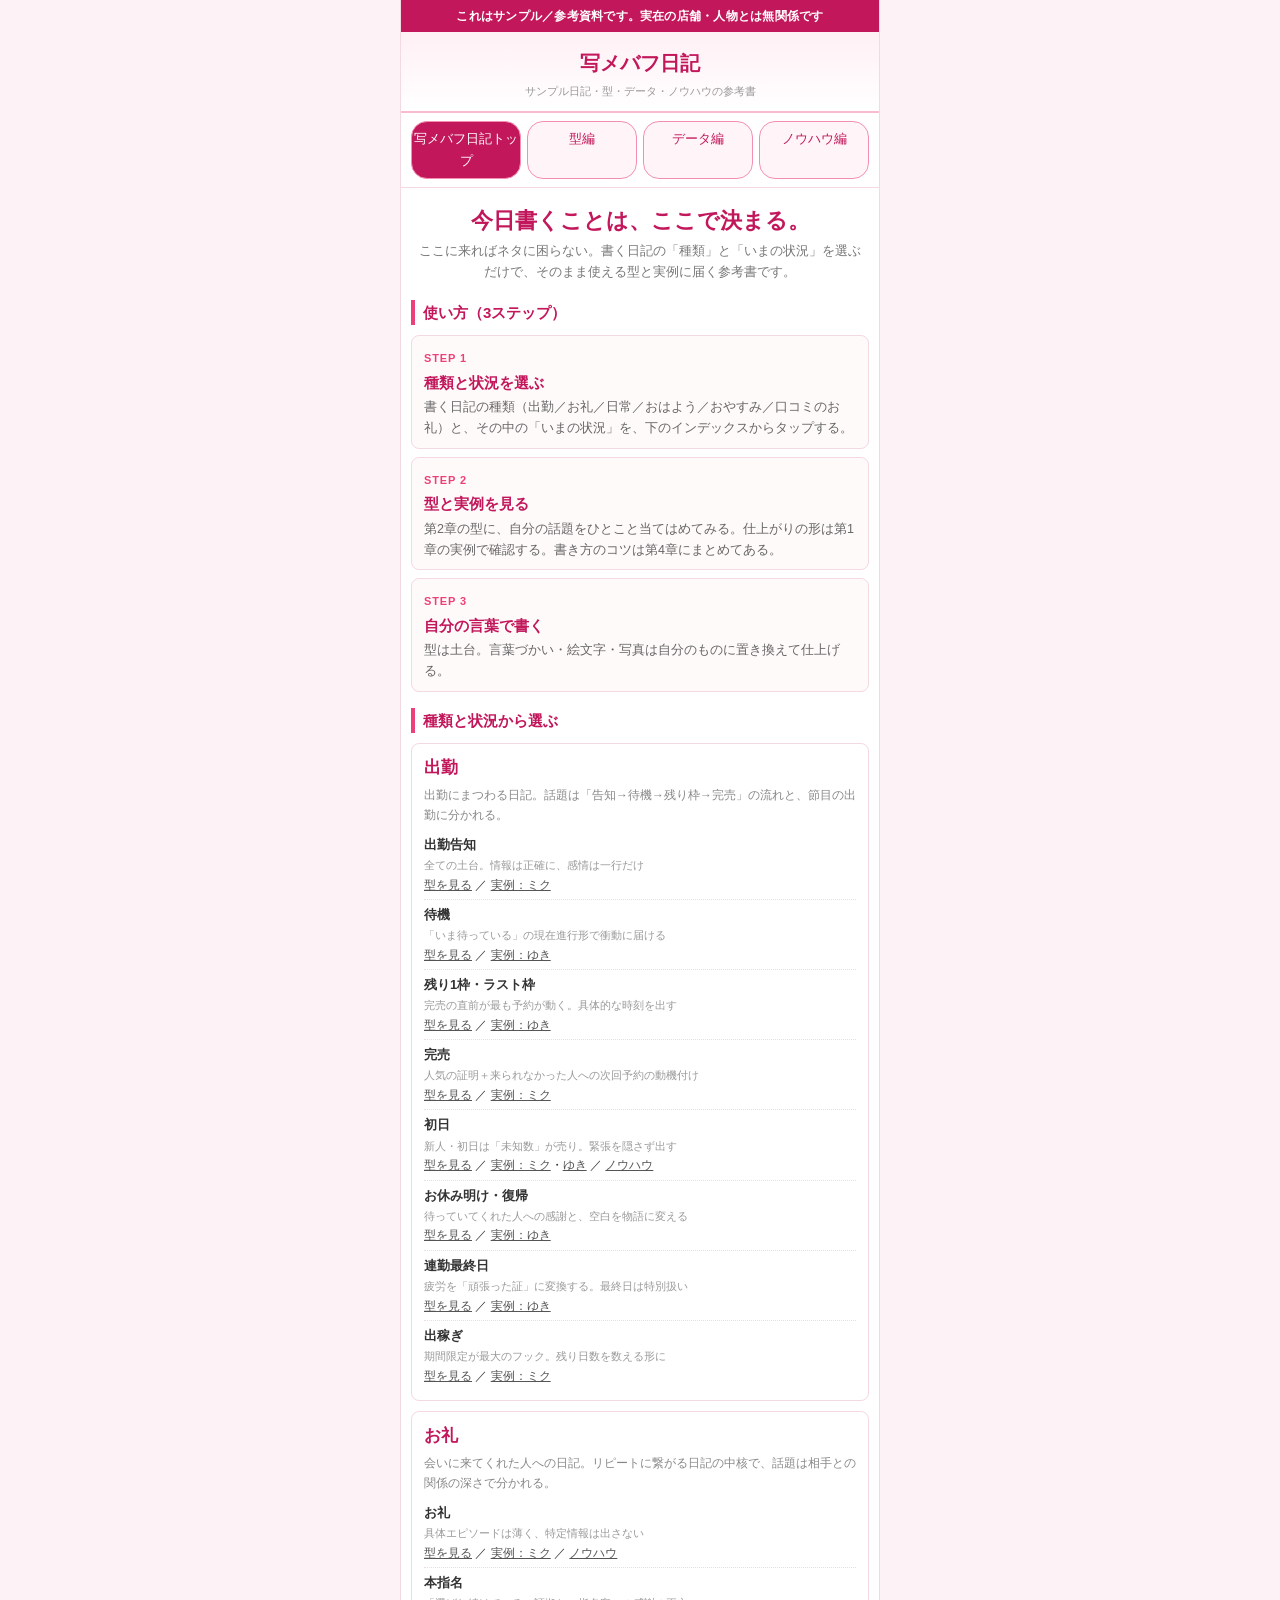
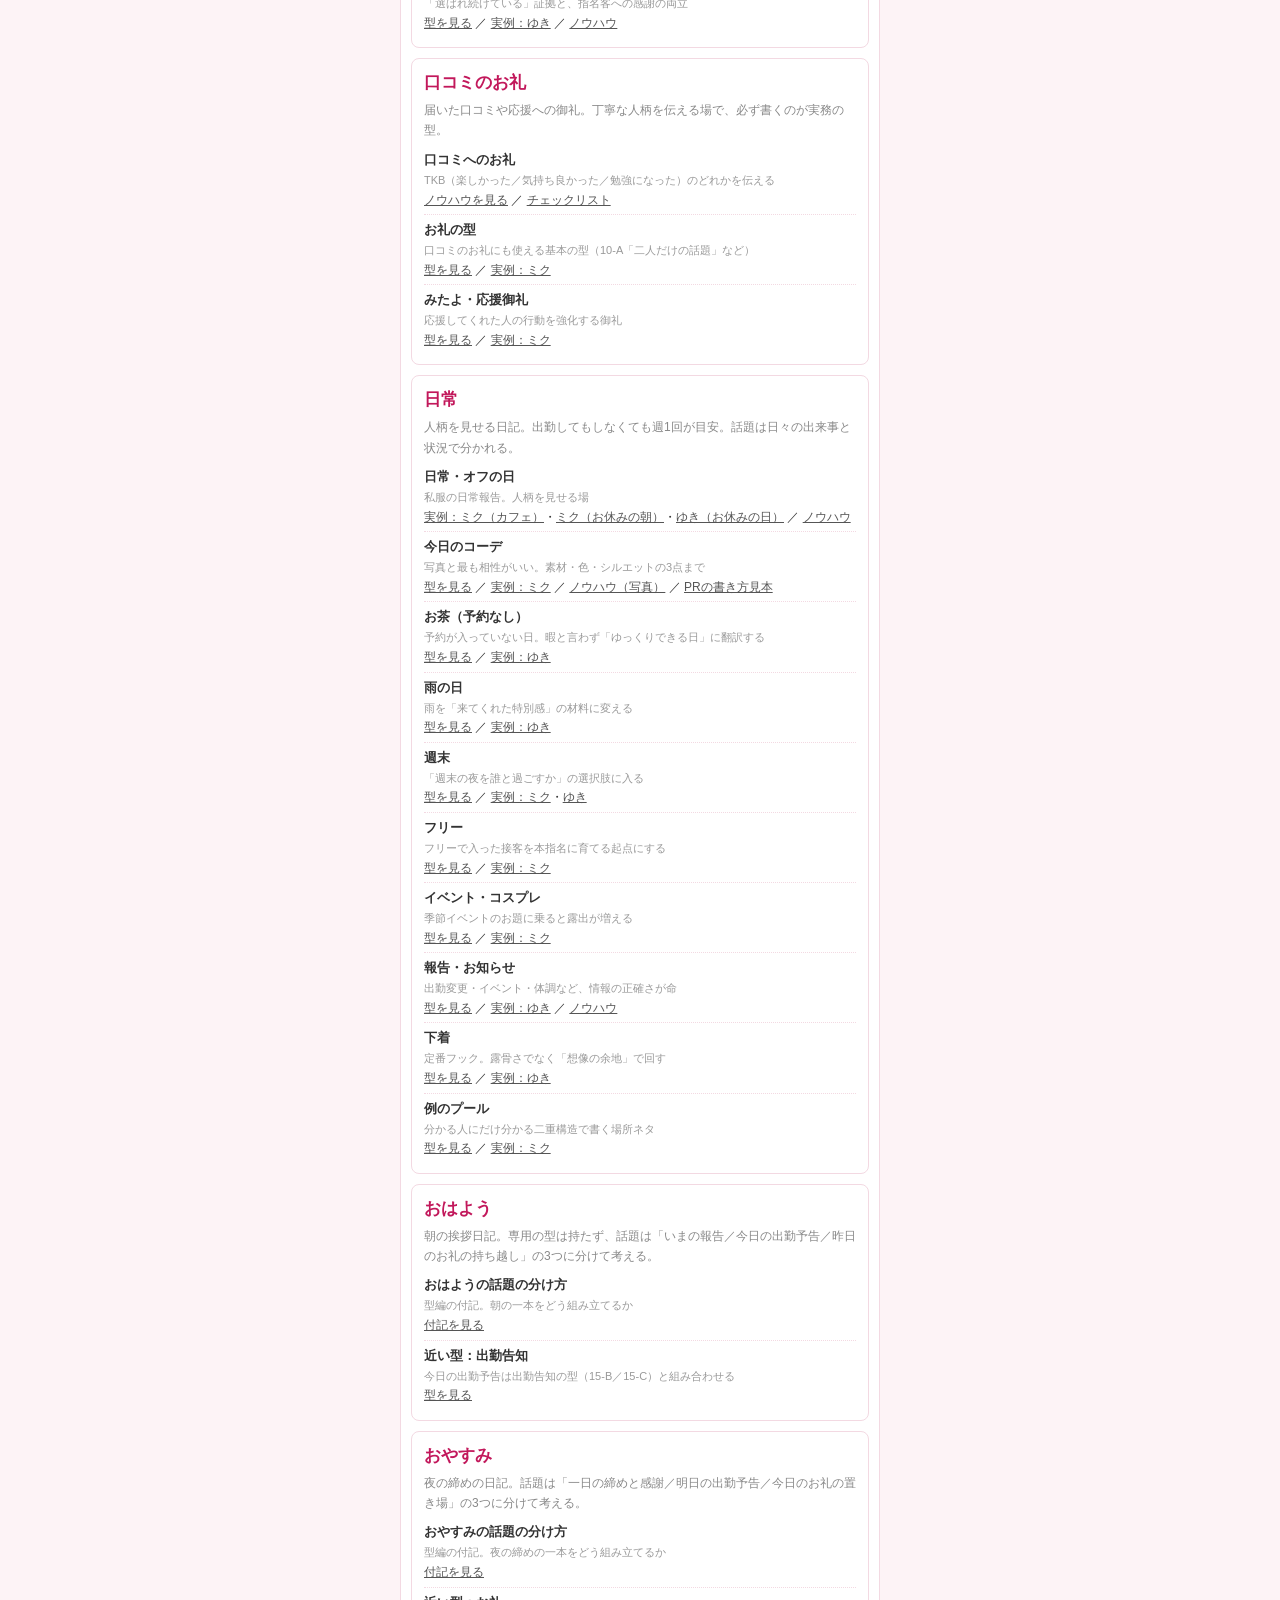
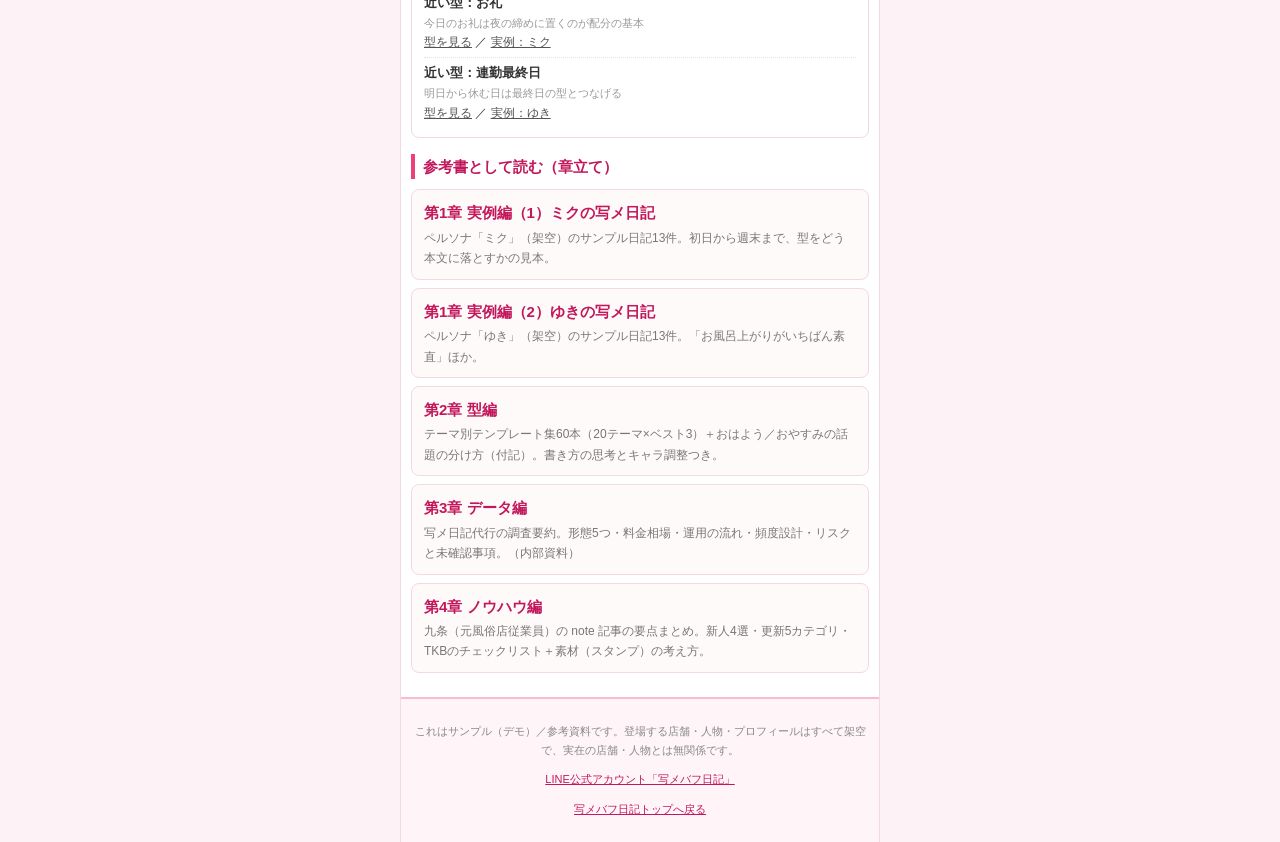
==== commit 2c3f5fb7: "実例14件の追加とPR見本ページを公開" ====
--- a/index.html
+++ b/index.html
@@ -62,12 +62,12 @@
         <li>
           <a class="t-name" href="templates.html#theme-lastslot">残り1枠・ラスト枠</a>
           <span class="t-note">完売の直前が最も予約が動く。具体的な時刻を出す</span>
-          <span class="t-links"><a href="templates.html#theme-lastslot">型を見る</a></span>
+          <span class="t-links"><a href="templates.html#theme-lastslot">型を見る</a> ／ <a href="diary-modelb.html#entry-lastslot">実例：ゆき</a></span>
         </li>
         <li>
           <a class="t-name" href="templates.html#theme-soldout">完売</a>
           <span class="t-note">人気の証明＋来られなかった人への次回予約の動機付け</span>
-          <span class="t-links"><a href="templates.html#theme-soldout">型を見る</a></span>
+          <span class="t-links"><a href="templates.html#theme-soldout">型を見る</a> ／ <a href="diary-sister.html#entry-soldout">実例：ミク</a></span>
         </li>
         <li>
           <a class="t-name" href="templates.html#theme-firstday">初日</a>
@@ -77,17 +77,17 @@
         <li>
           <a class="t-name" href="templates.html#theme-return">お休み明け・復帰</a>
           <span class="t-note">待っていてくれた人への感謝と、空白を物語に変える</span>
-          <span class="t-links"><a href="templates.html#theme-return">型を見る</a></span>
+          <span class="t-links"><a href="templates.html#theme-return">型を見る</a> ／ <a href="diary-modelb.html#entry-return">実例：ゆき</a></span>
         </li>
         <li>
           <a class="t-name" href="templates.html#theme-lastday">連勤最終日</a>
           <span class="t-note">疲労を「頑張った証」に変換する。最終日は特別扱い</span>
-          <span class="t-links"><a href="templates.html#theme-lastday">型を見る</a></span>
+          <span class="t-links"><a href="templates.html#theme-lastday">型を見る</a> ／ <a href="diary-modelb.html#entry-lastday">実例：ゆき</a></span>
         </li>
         <li>
           <a class="t-name" href="templates.html#theme-dekasegi">出稼ぎ</a>
           <span class="t-note">期間限定が最大のフック。残り日数を数える形に</span>
-          <span class="t-links"><a href="templates.html#theme-dekasegi">型を見る</a></span>
+          <span class="t-links"><a href="templates.html#theme-dekasegi">型を見る</a> ／ <a href="diary-sister.html#entry-dekasegi">実例：ミク</a></span>
         </li>
       </ul>
     </div>
@@ -126,7 +126,7 @@
         <li>
           <a class="t-name" href="templates.html#theme-mitayo">みたよ・応援御礼</a>
           <span class="t-note">応援してくれた人の行動を強化する御礼</span>
-          <span class="t-links"><a href="templates.html#theme-mitayo">型を見る</a></span>
+          <span class="t-links"><a href="templates.html#theme-mitayo">型を見る</a> ／ <a href="diary-sister.html#entry-mitayo">実例：ミク</a></span>
         </li>
       </ul>
     </div>
@@ -143,17 +143,17 @@
         <li>
           <a class="t-name" href="templates.html#theme-coordinate">今日のコーデ</a>
           <span class="t-note">写真と最も相性がいい。素材・色・シルエットの3点まで</span>
-          <span class="t-links"><a href="templates.html#theme-coordinate">型を見る</a> ／ <a href="knowhow.html#newbie">ノウハウ（写真）</a></span>
+          <span class="t-links"><a href="templates.html#theme-coordinate">型を見る</a> ／ <a href="diary-sister.html#entry-coordinate">実例：ミク</a> ／ <a href="knowhow.html#newbie">ノウハウ（写真）</a> ／ <a href="pr-sample.html">PRの書き方見本</a></span>
         </li>
         <li>
           <a class="t-name" href="templates.html#theme-tea">お茶（予約なし）</a>
           <span class="t-note">予約が入っていない日。暇と言わず「ゆっくりできる日」に翻訳する</span>
-          <span class="t-links"><a href="templates.html#theme-tea">型を見る</a></span>
+          <span class="t-links"><a href="templates.html#theme-tea">型を見る</a> ／ <a href="diary-modelb.html#entry-tea">実例：ゆき</a></span>
         </li>
         <li>
           <a class="t-name" href="templates.html#theme-rain">雨の日</a>
           <span class="t-note">雨を「来てくれた特別感」の材料に変える</span>
-          <span class="t-links"><a href="templates.html#theme-rain">型を見る</a></span>
+          <span class="t-links"><a href="templates.html#theme-rain">型を見る</a> ／ <a href="diary-modelb.html#entry-rain">実例：ゆき</a></span>
         </li>
         <li>
           <a class="t-name" href="templates.html#theme-weekend">週末</a>
@@ -163,27 +163,27 @@
         <li>
           <a class="t-name" href="templates.html#theme-free">フリー</a>
           <span class="t-note">フリーで入った接客を本指名に育てる起点にする</span>
-          <span class="t-links"><a href="templates.html#theme-free">型を見る</a></span>
+          <span class="t-links"><a href="templates.html#theme-free">型を見る</a> ／ <a href="diary-sister.html#entry-free">実例：ミク</a></span>
         </li>
         <li>
           <a class="t-name" href="templates.html#theme-event">イベント・コスプレ</a>
           <span class="t-note">季節イベントのお題に乗ると露出が増える</span>
-          <span class="t-links"><a href="templates.html#theme-event">型を見る</a></span>
+          <span class="t-links"><a href="templates.html#theme-event">型を見る</a> ／ <a href="diary-sister.html#entry-event">実例：ミク</a></span>
         </li>
         <li>
           <a class="t-name" href="templates.html#theme-report">報告・お知らせ</a>
           <span class="t-note">出勤変更・イベント・体調など、情報の正確さが命</span>
-          <span class="t-links"><a href="templates.html#theme-report">型を見る</a> ／ <a href="knowhow.html#categories">ノウハウ</a></span>
+          <span class="t-links"><a href="templates.html#theme-report">型を見る</a> ／ <a href="diary-modelb.html#entry-report">実例：ゆき</a> ／ <a href="knowhow.html#categories">ノウハウ</a></span>
         </li>
         <li>
           <a class="t-name" href="templates.html#theme-lingerie">下着</a>
           <span class="t-note">定番フック。露骨さでなく「想像の余地」で回す</span>
-          <span class="t-links"><a href="templates.html#theme-lingerie">型を見る</a></span>
+          <span class="t-links"><a href="templates.html#theme-lingerie">型を見る</a> ／ <a href="diary-modelb.html#entry-lingerie">実例：ゆき</a></span>
         </li>
         <li>
           <a class="t-name" href="templates.html#theme-pool">例のプール</a>
           <span class="t-note">分かる人にだけ分かる二重構造で書く場所ネタ</span>
-          <span class="t-links"><a href="templates.html#theme-pool">型を見る</a></span>
+          <span class="t-links"><a href="templates.html#theme-pool">型を見る</a> ／ <a href="diary-sister.html#entry-pool">実例：ミク</a></span>
         </li>
       </ul>
     </div>
@@ -222,7 +222,7 @@
         <li>
           <a class="t-name" href="templates.html#theme-lastday">近い型：連勤最終日</a>
           <span class="t-note">明日から休む日は最終日の型とつなげる</span>
-          <span class="t-links"><a href="templates.html#theme-lastday">型を見る</a></span>
+          <span class="t-links"><a href="templates.html#theme-lastday">型を見る</a> ／ <a href="diary-modelb.html#entry-lastday">実例：ゆき</a></span>
         </li>
       </ul>
     </div>
@@ -233,11 +233,11 @@
   <ul class="chapter-list">
     <li><a href="diary-sister.html">
       <span class="ch-title">第1章 実例編（1）ミクの写メ日記</span>
-      <span class="ch-desc">ペルソナ「ミク」（架空）のサンプル日記6件。初日から週末まで、型をどう本文に落とすかの見本。</span>
+      <span class="ch-desc">ペルソナ「ミク」（架空）のサンプル日記13件。初日から週末まで、型をどう本文に落とすかの見本。</span>
     </a></li>
     <li><a href="diary-modelb.html">
       <span class="ch-title">第1章 実例編（2）ゆきの写メ日記</span>
-      <span class="ch-desc">ペルソナ「ゆき」（架空）のサンプル日記6件。「お風呂上がりがいちばん素直」ほか。</span>
+      <span class="ch-desc">ペルソナ「ゆき」（架空）のサンプル日記13件。「お風呂上がりがいちばん素直」ほか。</span>
     </a></li>
     <li><a href="templates.html">
       <span class="ch-title">第2章 型編</span>
--- a/style.css
+++ b/style.css
@@ -363,3 +363,45 @@
 .kind ul.topics .t-note { display: block; font-size: 11px; color: #999; }
 .kind ul.topics .t-links { display: block; font-size: 12px; }
 .kind ul.topics .t-links a { color: #555; }
+
+/* PR見本用（プレビュー追加分） */
+.pr-badge {
+  display: inline-block;
+  background: #c2185b;
+  color: #fff;
+  font-size: 11px;
+  font-weight: bold;
+  padding: 2px 8px;
+  border-radius: 3px;
+  vertical-align: middle;
+  margin-right: 6px;
+}
+.pr-frame {
+  border: 2px solid #c2185b;
+  border-radius: 8px;
+  padding: 12px 14px;
+  margin: 14px 10px;
+  background: #fff5f8;
+}
+.pr-frame .pr-frame-title { font-weight: bold; color: #c2185b; margin: 0 0 6px; font-size: 15px; }
+.pr-note { font-size: 12px; color: #666; margin: 6px 0; }
+.item-list { margin: 6px 0 6px 18px; padding: 0; }
+.item-list li { margin-bottom: 4px; font-size: 14px; }
+.recreate-list { list-style: none; margin: 8px 0 0; padding: 0; }
+.recreate-list li {
+  border: 1px solid #ddd;
+  border-radius: 6px;
+  background: #fff;
+  padding: 8px 10px;
+  margin-bottom: 8px;
+  font-size: 14px;
+}
+.recreate-list .fake-link { color: #999; text-decoration: line-through; }
+.guide-box {
+  border: 1px dashed #999;
+  border-radius: 8px;
+  padding: 10px 14px;
+  margin: 14px 10px;
+  background: #fafafa;
+}
+.guide-box .guide-title { font-weight: bold; margin: 0 0 6px; font-size: 14px; }
